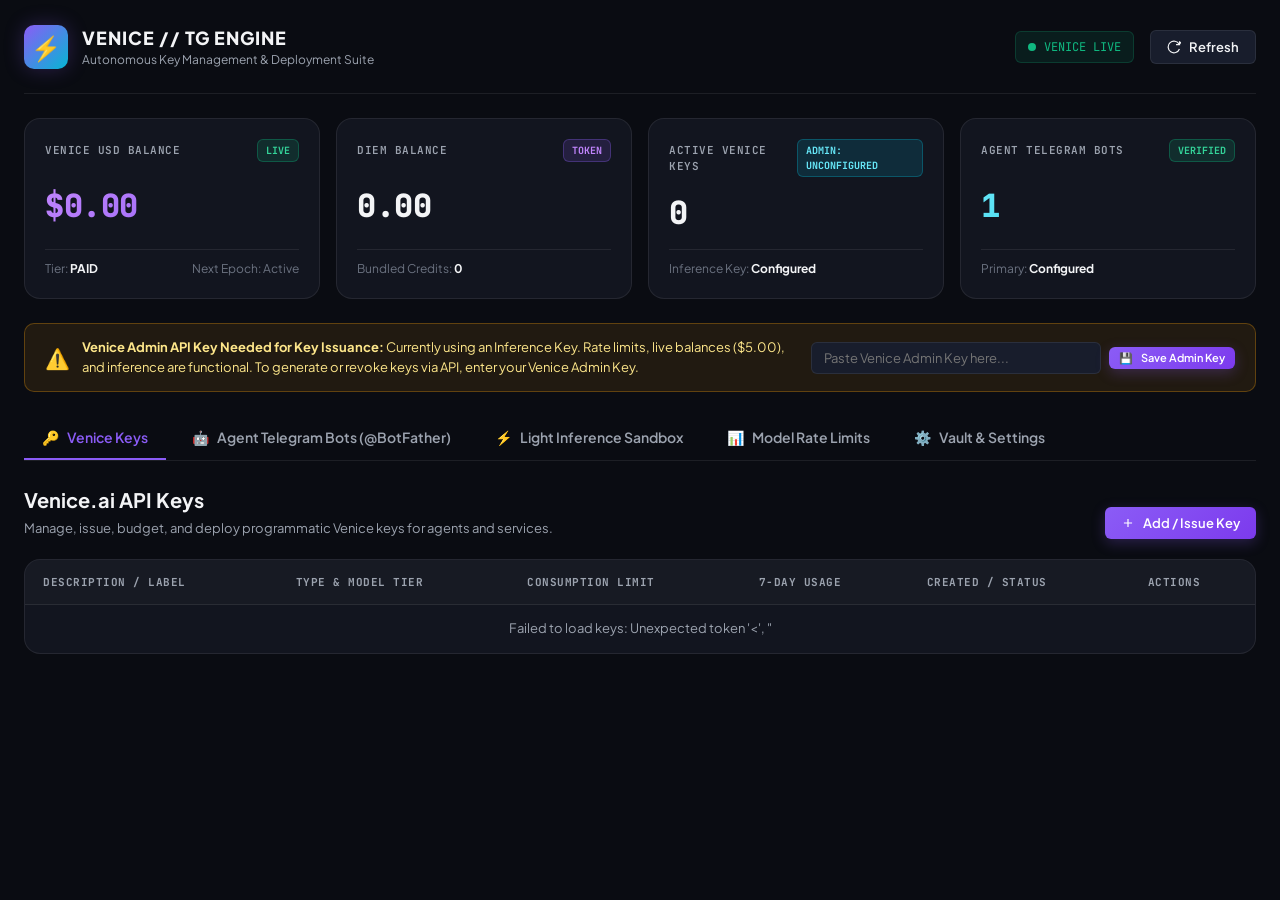
==== web/static/index.html @ f12d65b0 "feat: add model quality tier limits (xs to xl) and inference gating" ====
<!DOCTYPE html>
<html lang="en">
<head>
  <meta charset="UTF-8">
  <meta name="viewport" content="width=device-width, initial-scale=1.0">
  <title>VENICE & TELEGRAM // KEY MANAGEMENT ENGINE</title>
  <link rel="stylesheet" href="styles.css">
  <link rel="preconnect" href="https://fonts.googleapis.com">
  <link rel="preconnect" href="https://fonts.gstatic.com" crossorigin>
  <link href="https://fonts.googleapis.com/css2?family=JetBrains+Mono:wght@300;400;500;700&family=Plus+Jakarta+Sans:wght@400;600;700;800&display=swap" rel="stylesheet">
</head>
<body>
  <div class="app-container">
    <!-- Header -->
    <header class="top-nav">
      <div class="brand">
        <div class="brand-logo">⚡</div>
        <div class="brand-text">
          <div class="brand-title">VENICE // TG ENGINE</div>
          <div class="brand-subtitle">Autonomous Key Management & Deployment Suite</div>
        </div>
      </div>
      <div class="nav-controls">
        <div class="status-indicator">
          <span class="status-dot pulse"></span>
          <span id="api-status-text">VENICE LIVE</span>
        </div>
        <button class="btn btn-secondary" id="btn-refresh" title="Refresh Live Data">
          <svg width="14" height="14" viewBox="0 0 24 24" fill="none" stroke="currentColor" stroke-width="2"><path d="M21.5 2v6h-6M21.34 15.57a10 10 0 1 1-.57-8.38l5.67-5.67"/></svg>
          Refresh
        </button>
      </div>
    </header>

    <!-- Real-time Stats Grid -->
    <section class="stats-grid">
      <div class="stat-card">
        <div class="stat-header">
          <span class="stat-label">VENICE USD BALANCE</span>
          <span class="stat-badge badge-green">LIVE</span>
        </div>
        <div class="stat-value text-gradient-purple" id="val-usd-balance">$0.00</div>
        <div class="stat-footer">
          <span>Tier: <strong id="val-api-tier">PAID</strong></span>
          <span class="stat-sub" id="val-epoch-info">Next Epoch: Active</span>
        </div>
      </div>

      <div class="stat-card">
        <div class="stat-header">
          <span class="stat-label">DIEM BALANCE</span>
          <span class="stat-badge badge-purple">TOKEN</span>
        </div>
        <div class="stat-value" id="val-diem-balance">0.00</div>
        <div class="stat-footer">
          <span>Bundled Credits: <strong id="val-bundled-credits">0</strong></span>
        </div>
      </div>

      <div class="stat-card">
        <div class="stat-header">
          <span class="stat-label">ACTIVE VENICE KEYS</span>
          <span class="stat-badge badge-cyan" id="badge-admin-status">ADMIN: UNCONFIGURED</span>
        </div>
        <div class="stat-value" id="val-keys-count">0</div>
        <div class="stat-footer">
          <span>Inference Key: <strong id="val-inf-key-status">Configured</strong></span>
        </div>
      </div>

      <div class="stat-card">
        <div class="stat-header">
          <span class="stat-label">AGENT TELEGRAM BOTS</span>
          <span class="stat-badge badge-green">VERIFIED</span>
        </div>
        <div class="stat-value text-gradient-cyan" id="val-tg-bots-count">1</div>
        <div class="stat-footer">
          <span>Primary: <strong id="val-primary-bot">Configured</strong></span>
        </div>
      </div>
    </section>

    <!-- Admin Key Alert Banner (if Admin key is not set) -->
    <div id="admin-alert-banner" class="alert-banner">
      <div class="alert-content">
        <span class="alert-icon">⚠️</span>
        <div class="alert-text">
          <strong>Venice Admin API Key Needed for Key Issuance:</strong> Currently using an Inference Key. Rate limits, live balances ($5.00), and inference are functional. To generate or revoke keys via API, enter your Venice Admin Key.
        </div>
      </div>
      <div class="alert-action-group">
        <input type="password" id="banner-admin-key-input" class="input-field" placeholder="Paste Venice Admin Key here..." style="width: 290px; padding: 7px 12px; font-size: 13px;" autocomplete="off">
        <button class="btn btn-sm btn-primary" id="btn-save-banner-admin-key" style="white-space: nowrap;">
          <span>💾</span> Save Admin Key
        </button>
      </div>
    </div>

    <!-- Navigation Tabs -->
    <nav class="tab-bar">
      <button class="tab-btn active" data-tab="tab-venice-keys">
        <span class="tab-icon">🔑</span> Venice Keys
      </button>
      <button class="tab-btn" data-tab="tab-tg-bots">
        <span class="tab-icon">🤖</span> Agent Telegram Bots (@BotFather)
      </button>
      <button class="tab-btn" data-tab="tab-inference">
        <span class="tab-icon">⚡</span> Light Inference Sandbox
      </button>
      <button class="tab-btn" data-tab="tab-rate-limits">
        <span class="tab-icon">📊</span> Model Rate Limits
      </button>
      <button class="tab-btn" data-tab="tab-settings">
        <span class="tab-icon">⚙️</span> Vault & Settings
      </button>
    </nav>

    <!-- Tab 1: Venice Keys -->
    <main id="tab-venice-keys" class="tab-content active">
      <div class="panel-header">
        <div>
          <h2 class="panel-title">Venice.ai API Keys</h2>
          <p class="panel-desc">Manage, issue, budget, and deploy programmatic Venice keys for agents and services.</p>
        </div>
        <div class="panel-actions">
          <button class="btn btn-primary" id="btn-open-create-key" onclick="openModal('modal-create-key')">
            <svg width="14" height="14" viewBox="0 0 24 24" fill="none" stroke="currentColor" stroke-width="2"><path d="M12 5v14M5 12h14"/></svg>
            Add / Issue Key
          </button>
        </div>
      </div>

      <div class="table-container">
        <table class="data-table" id="table-venice-keys">
          <thead>
            <tr>
              <th>Description / Label</th>
              <th>Type & Model Tier</th>
              <th>Consumption Limit</th>
              <th>7-Day Usage</th>
              <th>Created / Status</th>
              <th>Actions</th>
            </tr>
          </thead>
          <tbody id="tbody-venice-keys">
            <tr><td colspan="6" class="text-center text-muted">Loading Venice keys...</td></tr>
          </tbody>
        </table>
      </div>
    </main>

    <!-- Tab 2: Agent Telegram Bots -->
    <main id="tab-tg-bots" class="tab-content">
      <div class="panel-header">
        <div>
          <h2 class="panel-title">Telegram Agent Keys & @BotFather</h2>
          <p class="panel-desc">Manage dedicated Telegram bot tokens for respective agents, automated with @BotFather.</p>
        </div>
        <div class="panel-actions">
          <button class="btn btn-secondary" id="btn-botfather-wizard">
            <svg width="14" height="14" viewBox="0 0 24 24" fill="none" stroke="currentColor" stroke-width="2"><circle cx="12" cy="12" r="10"/><path d="M9.09 9a3 3 0 0 1 5.83 1c0 2-3 3-3 3"/><line x1="12" y1="17" x2="12.01" y2="17"/></svg>
            @BotFather Wizard
          </button>
          <button class="btn btn-primary" id="btn-add-agent-bot">
            <svg width="14" height="14" viewBox="0 0 24 24" fill="none" stroke="currentColor" stroke-width="2"><path d="M12 5v14M5 12h14"/></svg>
            Register Agent Bot
          </button>
        </div>
      </div>

      <div class="table-container">
        <table class="data-table" id="table-tg-bots">
          <thead>
            <tr>
              <th>Agent Name</th>
              <th>Bot Username</th>
              <th>Display Name</th>
              <th>Status</th>
              <th>Assigned Config</th>
              <th>Actions</th>
            </tr>
          </thead>
          <tbody id="tbody-tg-bots">
            <tr><td colspan="6" class="text-center text-muted">Loading agent bots...</td></tr>
          </tbody>
        </table>
      </div>
    </main>

    <!-- Tab 3: Light Inference Sandbox -->
    <main id="tab-inference" class="tab-content">
      <div class="panel-header">
        <div>
          <h2 class="panel-title">Light Inference Sandbox</h2>
          <p class="panel-desc">Test model connectivity, latency, and token consumption directly against Venice models.</p>
        </div>
      </div>

      <div class="inference-layout">
        <div class="inference-form card">
          <div class="form-group">
            <label>Model</label>
            <select id="inf-model" class="input-field">
              <option value="deepseek-v4-flash">deepseek-v4-flash (Fast & Cost Efficient)</option>
              <option value="zai-org-glm-5-1">zai-org-glm-5-1</option>
              <option value="gemini-3-6-flash">gemini-3-6-flash</option>
              <option value="llama-3.3-70b">llama-3.3-70b</option>
            </select>
          </div>

          <div class="form-row">
            <div class="form-group">
              <label>Max Tokens: <span id="lbl-max-tokens">120</span></label>
              <input type="range" id="inf-max-tokens" min="20" max="1000" step="20" value="120" class="range-slider">
            </div>
            <div class="form-group">
              <label>Temperature: <span id="lbl-temp">0.7</span></label>
              <input type="range" id="inf-temp" min="0" max="1.5" step="0.1" value="0.7" class="range-slider">
            </div>
          </div>

          <div class="form-group">
            <label>Prompt</label>
            <textarea id="inf-prompt" class="input-field textarea-prompt" placeholder="Enter prompt to test...">Explain quantum computing in two sentences.</textarea>
          </div>

          <button class="btn btn-primary btn-block" id="btn-run-inference">
            <span id="inf-btn-text">⚡ Run Inference</span>
            <span id="inf-spinner" class="spinner hidden"></span>
          </button>
        </div>

        <div class="inference-output card">
          <div class="output-header">
            <span class="output-title">OUTPUT & METRICS</span>
            <div class="metrics-bar" id="inf-metrics">
              <span class="badge badge-purple" id="metric-latency">Latency: -- ms</span>
              <span class="badge badge-cyan" id="metric-tokens">Tokens: --</span>
              <span class="badge badge-green" id="metric-cost">Cost: --</span>
            </div>
          </div>
          <div class="output-box" id="inf-result">
            <span class="text-muted">Response will appear here...</span>
          </div>
          <div class="reasoning-box hidden" id="inf-reasoning">
            <div class="reasoning-title">Thinking / Reasoning:</div>
            <div id="inf-reasoning-content"></div>
          </div>
        </div>
      </div>
    </main>

    <!-- Tab 4: Model Rate Limits -->
    <main id="tab-rate-limits" class="tab-content">
      <div class="panel-header">
        <div>
          <h2 class="panel-title">Model Rate Limits & Capacities</h2>
          <p class="panel-desc">Real-time RPM and TPM limits reported by the Venice API for your account tier.</p>
        </div>
      </div>

      <div class="table-container">
        <table class="data-table" id="table-rate-limits">
          <thead>
            <tr>
              <th>Model ID</th>
              <th>Rate Limits</th>
            </tr>
          </thead>
          <tbody id="tbody-rate-limits">
            <tr><td colspan="2" class="text-center text-muted">Loading rate limits...</td></tr>
          </tbody>
        </table>
      </div>
    </main>

    <!-- Tab 5: Vault Settings -->
    <main id="tab-settings" class="tab-content">
      <div class="panel-header">
        <div>
          <h2 class="panel-title">Vault Credentials & Settings</h2>
          <p class="panel-desc">Configure your Venice Admin Key, Default Inference Key, and Telegram permissions.</p>
        </div>
      </div>

      <div class="settings-grid">
        <div class="card">
          <h3 class="card-title">Venice Master Keys</h3>
          <div class="form-group">
            <label>Master Admin Key <span class="text-muted">(Needed for issuing and revoking keys)</span></label>
            <input type="password" id="cfg-admin-key" class="input-field" placeholder="Enter Venice Admin Key...">
          </div>
          <div class="form-group">
            <label>Inference API Key <span class="text-muted">(Used for chat and balances)</span></label>
            <input type="password" id="cfg-inf-key" class="input-field" placeholder="Enter Venice Inference Key...">
          </div>
          <button class="btn btn-primary" id="btn-save-venice-keys">Save Venice Keys</button>
        </div>

        <div class="card">
          <h3 class="card-title">Telegram Settings</h3>
          <div class="form-group">
            <label>Authorized Chat ID</label>
            <input type="text" id="cfg-chat-id" class="input-field" placeholder="e.g. 123456789">
          </div>
          <div class="form-group">
            <label>Target Agent Config File</label>
            <input type="text" id="cfg-hermes-path" class="input-field" placeholder="e.g. config.yaml" readonly>
          </div>
          <button class="btn btn-secondary" id="btn-save-tg-settings">Update Settings</button>
        </div>
      </div>
    </main>
  </div>

  <!-- Modal: Add & Issue Venice Key -->
  <div class="modal-overlay" id="modal-create-key">
    <div class="modal card">
      <div class="modal-header">
        <h3 class="modal-title">🔑 Add & Issue Venice Key</h3>
        <button class="modal-close" onclick="closeModal('modal-create-key')">&times;</button>
      </div>
      <div class="modal-body">
        <!-- Sub-tabs for Import vs Remote Generate -->
        <div class="modal-tabs">
          <button class="modal-tab-btn active" id="tab-btn-import-key" type="button">
            <span>📥</span> Import Existing Key
          </button>
          <button class="modal-tab-btn" id="tab-btn-generate-key" type="button">
            <span>⚡</span> Generate Remotely
          </button>
        </div>

        <!-- Section 1: Import Existing Key -->
        <div id="section-import-key">
          <div class="form-group">
            <label>Venice API Key String <span class="text-danger">*</span></label>
            <input type="password" id="import-key-string" class="input-field" placeholder="Paste your Venice API key..." autocomplete="off">
            <span class="text-dim text-mono" style="font-size: 11px;">Supports both Inference and Admin keys from Venice.ai</span>
          </div>
          <div class="form-group">
            <label>Key Description / Label</label>
            <input type="text" id="import-key-desc" class="input-field" placeholder="e.g. Hermes Music Agent, Primary Node">
          </div>
          <div class="form-row">
            <div class="form-group">
              <label>Key Type</label>
              <select id="import-key-type" class="input-field">
                <option value="INFERENCE" selected>INFERENCE (Model Access)</option>
                <option value="ADMIN">ADMIN (Account Management)</option>
              </select>
            </div>
            <div class="form-group">
              <label>Model Quality Tier Limit</label>
              <select id="import-key-tier" class="input-field">
                <option value="xl" selected>XL - Flagship 405B+ & Enclave (Unrestricted)</option>
                <option value="l">L - Deep Reasoning (R1, 72B+)</option>
                <option value="m">M - Balanced Quality (70B, Coding)</option>
                <option value="s">S - Fast & Efficient (Flash, 8B-14B)</option>
                <option value="xs">XS - Ultra-Fast / Low Cost (1B-3B, Routing)</option>
              </select>
            </div>
          </div>
          <div class="form-group">
            <label>Tracking Limit (USD)</label>
            <input type="number" id="import-key-limit" class="input-field" placeholder="e.g. 5.0 (Optional)" step="0.5">
          </div>
          <div class="modal-footer" style="margin-top: 16px;">
            <button class="btn btn-secondary" onclick="closeModal('modal-create-key')" type="button">Cancel</button>
            <button class="btn btn-primary" id="btn-confirm-import-key" type="button">
              <span>✅</span> Verify & Save Key
            </button>
          </div>
        </div>

        <!-- Section 2: Generate Remotely (Admin API) -->
        <div id="section-generate-key" style="display: none;">
          <!-- Warning banner if no admin key -->
          <div id="modal-admin-required-banner" class="alert-banner" style="margin-bottom: 16px; display: none;">
            <div class="alert-content">
              <span class="alert-icon">⚠️</span>
              <div class="alert-text">
                <strong>Admin API Key Required</strong><br>
                Venice requires an ADMIN key to issue keys via API. Enter your Admin Key below or switch to "Import Existing Key".
              </div>
            </div>
          </div>

          <div class="form-group" id="group-modal-admin-key" style="display: none;">
            <label>Venice Admin Key</label>
            <input type="password" id="modal-admin-key-input" class="input-field" placeholder="Paste your Venice Admin Key here...">
          </div>

          <div class="form-group">
            <label>Key Description / Label</label>
            <input type="text" id="new-key-desc" class="input-field" placeholder="e.g. Worker-Audio-Agent">
          </div>
          <div class="form-row">
            <div class="form-group">
              <label>Key Type</label>
              <select id="new-key-type" class="input-field">
                <option value="INFERENCE" selected>INFERENCE</option>
                <option value="ADMIN">ADMIN</option>
              </select>
            </div>
            <div class="form-group">
              <label>Model Quality Tier Limit</label>
              <select id="new-key-tier" class="input-field">
                <option value="xl" selected>XL - Flagship 405B+ & Enclave (Unrestricted)</option>
                <option value="l">L - Deep Reasoning (R1, 72B+)</option>
                <option value="m">M - Balanced Quality (70B, Coding)</option>
                <option value="s">S - Fast & Efficient (Flash, 8B-14B)</option>
                <option value="xs">XS - Ultra-Fast / Low Cost (1B-3B, Routing)</option>
              </select>
            </div>
          </div>
          <div class="form-row">
            <div class="form-group">
              <label>Consumption Limit (USD)</label>
              <input type="number" id="new-key-limit" class="input-field" placeholder="e.g. 5.0 (Optional)" step="0.5">
            </div>
            <div class="form-group">
              <label>Limit Period</label>
              <select id="new-key-period" class="input-field">
                <option value="MONTH" selected>Monthly Reset</option>
                <option value="DAY">Daily Reset</option>
              </select>
            </div>
          </div>
          <div class="modal-footer" style="margin-top: 16px;">
            <button class="btn btn-secondary" onclick="closeModal('modal-create-key')" type="button">Cancel</button>
            <button class="btn btn-primary" id="btn-confirm-create-key" type="button">
              <span>⚡</span> Generate Key via Venice
            </button>
          </div>
        </div>
      </div>
    </div>
  </div>

  <!-- Modal: Register Agent Bot -->
  <div class="modal-overlay" id="modal-add-bot">
    <div class="modal card">
      <div class="modal-header">
        <h3 class="modal-title">Register Agent Telegram Bot</h3>
        <button class="modal-close" onclick="closeModal('modal-add-bot')">&times;</button>
      </div>
      <div class="modal-body">
        <div class="form-group">
          <label>Agent Name</label>
          <input type="text" id="new-bot-agent" class="input-field" placeholder="e.g. primary-agent, worker-node">
        </div>
        <div class="form-group">
          <label>Telegram Bot Token (from @BotFather)</label>
          <input type="text" id="new-bot-token" class="input-field" placeholder="e.g. 1234567890:ABC-DEF1234ghIkl-zyx57W2v1u123ew11">
        </div>
        <div class="form-group">
          <label>Target Configuration File</label>
          <input type="text" id="new-bot-config" class="input-field" placeholder="e.g. config.yaml">
        </div>
        <div class="form-group">
          <label>Notes / Purpose</label>
          <input type="text" id="new-bot-notes" class="input-field" placeholder="e.g. Dedicated agent communication bot">
        </div>
      </div>
      <div class="modal-footer">
        <button class="btn btn-secondary" onclick="closeModal('modal-add-bot')">Cancel</button>
        <button class="btn btn-primary" id="btn-confirm-add-bot">Verify & Register</button>
      </div>
    </div>
  </div>

  <!-- Modal: BotFather Wizard -->
  <div class="modal-overlay" id="modal-botfather-wizard">
    <div class="modal card modal-lg">
      <div class="modal-header">
        <h3 class="modal-title">🧙 @BotFather Creation Wizard</h3>
        <button class="modal-close" onclick="closeModal('modal-botfather-wizard')">&times;</button>
      </div>
      <div class="modal-body">
        <div class="wizard-step">
          <p>Follow these quick steps to generate a dedicated Telegram bot for your agent:</p>
          <ol class="wizard-list" id="wizard-steps-list">
            <li>1. Open <a href="https://t.me/BotFather" target="_blank" class="text-cyan">@BotFather</a> on Telegram.</li>
            <li>2. Send command: <code>/newbot</code></li>
            <li>3. Enter display name for your bot.</li>
            <li>4. Enter username ending in <code>_bot</code>.</li>
            <li>5. Copy the generated HTTP API token.</li>
          </ol>
        </div>
        <div class="form-group">
          <label>Quick Link</label>
          <a href="https://t.me/BotFather?start=newbot" target="_blank" class="btn btn-secondary btn-block">🚀 Open @BotFather in Telegram</a>
        </div>
        <hr class="divider">
        <div class="form-group">
          <label>Paste Generated Token Here</label>
          <input type="text" id="wizard-token-input" class="input-field" placeholder="Paste bot token here...">
        </div>
        <div class="form-group">
          <label>Assign to Agent</label>
          <input type="text" id="wizard-agent-name" class="input-field" placeholder="e.g. primary-agent">
        </div>
      </div>
      <div class="modal-footer">
        <button class="btn btn-secondary" onclick="closeModal('modal-botfather-wizard')">Close</button>
        <button class="btn btn-primary" id="btn-wizard-register">Validate & Save Bot</button>
      </div>
    </div>
  </div>

  <!-- Toast Notification Container -->
  <div class="toast-container" id="toast-container"></div>

  <script src="app.js"></script>
</body>
</html>
---- web/static/styles.css ----
:root {
  --bg-dark: #0a0c12;
  --bg-card: #12151f;
  --bg-card-hover: #171b28;
  --bg-input: #181d2c;
  --border-color: rgba(255, 255, 255, 0.08);
  --border-focus: #8b5cf6;
  
  --text-main: #f3f4f6;
  --text-muted: #9ca3af;
  --text-dim: #6b7280;

  --accent-purple: #8b5cf6;
  --accent-purple-glow: rgba(139, 92, 246, 0.25);
  --accent-cyan: #06b6d4;
  --accent-cyan-glow: rgba(6, 182, 212, 0.25);
  --accent-green: #10b981;
  --accent-red: #ef4444;

  --radius-sm: 6px;
  --radius-md: 10px;
  --radius-lg: 16px;
  --font-mono: 'JetBrains Mono', monospace;
  --font-sans: 'Plus Jakarta Sans', sans-serif;
}

* {
  box-sizing: border-box;
  margin: 0;
  padding: 0;
}

body {
  background-color: var(--bg-dark);
  color: var(--text-main);
  font-family: var(--font-sans);
  line-height: 1.5;
  -webkit-font-smoothing: antialiased;
  min-height: 100vh;
}

.app-container {
  max-width: 1300px;
  margin: 0 auto;
  padding: 24px;
}

/* Header */
.top-nav {
  display: flex;
  justify-content: space-between;
  align-items: center;
  padding-bottom: 24px;
  border-bottom: 1px solid var(--border-color);
  margin-bottom: 24px;
}

.brand {
  display: flex;
  align-items: center;
  gap: 14px;
}

.brand-logo {
  font-size: 24px;
  background: linear-gradient(135deg, var(--accent-purple), var(--accent-cyan));
  width: 44px;
  height: 44px;
  display: flex;
  align-items: center;
  justify-content: center;
  border-radius: var(--radius-md);
  box-shadow: 0 0 20px var(--accent-purple-glow);
}

.brand-title {
  font-size: 18px;
  font-weight: 800;
  letter-spacing: 1px;
}

.brand-subtitle {
  font-size: 12px;
  color: var(--text-muted);
}

.nav-controls {
  display: flex;
  align-items: center;
  gap: 16px;
}

.status-indicator {
  display: flex;
  align-items: center;
  gap: 8px;
  font-family: var(--font-mono);
  font-size: 12px;
  color: var(--accent-green);
  background: rgba(16, 185, 129, 0.1);
  padding: 6px 12px;
  border-radius: var(--radius-sm);
  border: 1px solid rgba(16, 185, 129, 0.2);
}

.status-dot {
  width: 8px;
  height: 8px;
  border-radius: 50%;
  background-color: var(--accent-green);
}

.status-dot.pulse {
  box-shadow: 0 0 0 0 rgba(16, 185, 129, 0.7);
  animation: pulse-dot 1.8s infinite;
}

@keyframes pulse-dot {
  0% { transform: scale(0.95); box-shadow: 0 0 0 0 rgba(16, 185, 129, 0.7); }
  70% { transform: scale(1); box-shadow: 0 0 0 6px rgba(16, 185, 129, 0); }
  100% { transform: scale(0.95); box-shadow: 0 0 0 0 rgba(16, 185, 129, 0); }
}

/* Stats Grid */
.stats-grid {
  display: grid;
  grid-template-columns: repeat(auto-fit, minmax(260px, 1fr));
  gap: 16px;
  margin-bottom: 24px;
}

.stat-card {
  background: var(--bg-card);
  border: 1px solid var(--border-color);
  border-radius: var(--radius-lg);
  padding: 20px;
  display: flex;
  flex-direction: column;
  justify-content: space-between;
  transition: transform 0.2s, border-color 0.2s;
}

.stat-card:hover {
  transform: translateY(-2px);
  border-color: rgba(255, 255, 255, 0.15);
}

.stat-header {
  display: flex;
  justify-content: space-between;
  align-items: center;
  margin-bottom: 12px;
}

.stat-label {
  font-size: 11px;
  font-family: var(--font-mono);
  font-weight: 600;
  letter-spacing: 0.5px;
  color: var(--text-muted);
}

.stat-value {
  font-size: 32px;
  font-weight: 800;
  font-family: var(--font-mono);
  letter-spacing: -0.5px;
  margin-bottom: 12px;
}

.text-gradient-purple {
  background: linear-gradient(135deg, #c084fc, #8b5cf6);
  -webkit-background-clip: text;
  -webkit-text-fill-color: transparent;
}

.text-gradient-cyan {
  background: linear-gradient(135deg, #67e8f9, #06b6d4);
  -webkit-background-clip: text;
  -webkit-text-fill-color: transparent;
}

.text-cyan {
  color: var(--accent-cyan);
  text-decoration: none;
}
.text-cyan:hover {
  text-decoration: underline;
}

.stat-footer {
  display: flex;
  justify-content: space-between;
  align-items: center;
  font-size: 12px;
  color: var(--text-dim);
  border-top: 1px solid var(--border-color);
  padding-top: 10px;
}

.stat-footer strong {
  color: var(--text-main);
}

/* Badges */
.stat-badge, .badge {
  font-size: 10px;
  font-weight: 700;
  font-family: var(--font-mono);
  padding: 3px 8px;
  border-radius: var(--radius-sm);
  text-transform: uppercase;
}

.badge-green { background: rgba(16, 185, 129, 0.15); color: #34d399; border: 1px solid rgba(16, 185, 129, 0.3); }
.badge-purple { background: rgba(139, 92, 246, 0.15); color: #c084fc; border: 1px solid rgba(139, 92, 246, 0.3); }
.badge-cyan { background: rgba(6, 182, 212, 0.15); color: #67e8f9; border: 1px solid rgba(6, 182, 212, 0.3); }
.badge-red { background: rgba(239, 68, 68, 0.15); color: #f87171; border: 1px solid rgba(239, 68, 68, 0.3); }
.badge-yellow { background: rgba(245, 158, 11, 0.15); color: #fbbf24; border: 1px solid rgba(245, 158, 11, 0.3); }
.badge-dim { background: rgba(148, 163, 184, 0.15); color: #94a3b8; border: 1px solid rgba(148, 163, 184, 0.3); }

/* Alert Banner */
.alert-banner {
  background: rgba(245, 158, 11, 0.1);
  border: 1px solid rgba(245, 158, 11, 0.3);
  border-radius: var(--radius-md);
  padding: 14px 20px;
  display: flex;
  justify-content: space-between;
  align-items: center;
  margin-bottom: 24px;
  gap: 16px;
  flex-wrap: wrap;
}

.alert-content {
  display: flex;
  align-items: center;
  gap: 12px;
  flex: 1;
  min-width: 320px;
}

.alert-action-group {
  display: flex;
  align-items: center;
  gap: 8px;
  flex-shrink: 0;
  flex-wrap: wrap;
}

.alert-icon { font-size: 20px; }
.alert-text { font-size: 13px; color: #fde68a; line-height: 1.5; }

/* Tabs */
.tab-bar {
  display: flex;
  gap: 8px;
  border-bottom: 1px solid var(--border-color);
  margin-bottom: 24px;
  overflow-x: auto;
}

.tab-btn {
  background: none;
  border: none;
  color: var(--text-muted);
  font-family: var(--font-sans);
  font-size: 14px;
  font-weight: 600;
  padding: 12px 18px;
  cursor: pointer;
  display: flex;
  align-items: center;
  gap: 8px;
  border-bottom: 2px solid transparent;
  transition: color 0.2s, border-color 0.2s;
}

.tab-btn:hover { color: var(--text-main); }
.tab-btn.active {
  color: var(--accent-purple);
  border-bottom-color: var(--accent-purple);
}

.tab-content { display: none; }
.tab-content.active { display: block; }

/* Panel Header */
.panel-header {
  display: flex;
  justify-content: space-between;
  align-items: flex-end;
  margin-bottom: 20px;
}

.panel-title { font-size: 20px; font-weight: 700; margin-bottom: 4px; }
.panel-desc { font-size: 13px; color: var(--text-muted); }

/* Tables */
.table-container {
  background: var(--bg-card);
  border: 1px solid var(--border-color);
  border-radius: var(--radius-lg);
  overflow-x: auto;
}

.data-table {
  width: 100%;
  border-collapse: collapse;
  font-size: 13px;
  text-align: left;
}

.data-table th {
  background: rgba(255, 255, 255, 0.02);
  color: var(--text-muted);
  font-family: var(--font-mono);
  font-size: 11px;
  text-transform: uppercase;
  letter-spacing: 0.5px;
  padding: 14px 18px;
  border-bottom: 1px solid var(--border-color);
}

.data-table td {
  padding: 14px 18px;
  border-bottom: 1px solid var(--border-color);
  vertical-align: middle;
}

.data-table tr:last-child td { border-bottom: none; }
.data-table tr:hover td { background: var(--bg-card-hover); }

/* Buttons */
.btn {
  font-family: var(--font-sans);
  font-size: 13px;
  font-weight: 600;
  padding: 8px 16px;
  border-radius: var(--radius-sm);
  cursor: pointer;
  display: inline-flex;
  align-items: center;
  gap: 8px;
  border: none;
  transition: background 0.2s, transform 0.1s, box-shadow 0.2s;
}

.btn:active { transform: scale(0.98); }

.btn-primary {
  background: linear-gradient(135deg, var(--accent-purple), #7c3aed);
  color: white;
  box-shadow: 0 4px 14px var(--accent-purple-glow);
}
.btn-primary:hover {
  background: linear-gradient(135deg, #9d71fa, var(--accent-purple));
  box-shadow: 0 6px 20px var(--accent-purple-glow);
}

.btn-secondary {
  background: var(--bg-input);
  color: var(--text-main);
  border: 1px solid var(--border-color);
}
.btn-secondary:hover {
  background: var(--bg-card-hover);
  border-color: rgba(255, 255, 255, 0.2);
}

.btn-danger {
  background: rgba(239, 68, 68, 0.15);
  color: #f87171;
  border: 1px solid rgba(239, 68, 68, 0.3);
}
.btn-danger:hover {
  background: var(--accent-red);
  color: white;
}

.btn-sm {
  padding: 4px 10px;
  font-size: 11px;
}

.btn-block { width: 100%; justify-content: center; }

/* Cards & Inputs */
.card {
  background: var(--bg-card);
  border: 1px solid var(--border-color);
  border-radius: var(--radius-lg);
  padding: 24px;
}

.card-title {
  font-size: 16px;
  font-weight: 700;
  margin-bottom: 16px;
  border-bottom: 1px solid var(--border-color);
  padding-bottom: 8px;
}

.form-group {
  margin-bottom: 16px;
}

.form-group label {
  display: block;
  font-size: 12px;
  font-weight: 600;
  color: var(--text-muted);
  margin-bottom: 6px;
}

.input-field {
  width: 100%;
  background: var(--bg-input);
  border: 1px solid var(--border-color);
  border-radius: var(--radius-sm);
  padding: 10px 14px;
  font-family: var(--font-sans);
  font-size: 13px;
  color: var(--text-main);
  outline: none;
  transition: border-color 0.2s, box-shadow 0.2s;
}

.input-field:focus {
  border-color: var(--border-focus);
  box-shadow: 0 0 0 2px var(--accent-purple-glow);
}

.range-slider {
  width: 100%;
  accent-color: var(--accent-purple);
}

.form-row {
  display: grid;
  grid-template-columns: 1fr 1fr;
  gap: 16px;
}

/* Inference Sandbox Layout */
.inference-layout {
  display: grid;
  grid-template-columns: 1fr 1.2fr;
  gap: 20px;
}

.textarea-prompt {
  height: 120px;
  resize: vertical;
}

.output-header {
  display: flex;
  justify-content: space-between;
  align-items: center;
  margin-bottom: 12px;
  border-bottom: 1px solid var(--border-color);
  padding-bottom: 10px;
}

.output-title {
  font-size: 11px;
  font-family: var(--font-mono);
  font-weight: 700;
  letter-spacing: 0.5px;
  color: var(--text-muted);
}

.metrics-bar {
  display: flex;
  gap: 6px;
}

.output-box {
  background: var(--bg-input);
  border: 1px solid var(--border-color);
  border-radius: var(--radius-sm);
  padding: 16px;
  min-height: 180px;
  font-family: var(--font-mono);
  font-size: 13px;
  line-height: 1.6;
  white-space: pre-wrap;
  word-break: break-word;
}

.reasoning-box {
  margin-top: 14px;
  background: rgba(139, 92, 246, 0.05);
  border: 1px solid rgba(139, 92, 246, 0.2);
  border-radius: var(--radius-sm);
  padding: 12px;
  font-size: 12px;
  color: #c4b5fd;
}

.reasoning-title {
  font-weight: 700;
  font-size: 11px;
  margin-bottom: 6px;
  text-transform: uppercase;
}

/* Settings Grid */
.settings-grid {
  display: grid;
  grid-template-columns: 1fr 1fr;
  gap: 20px;
}

/* Modals */
.modal-overlay {
  position: fixed;
  top: 0; left: 0; right: 0; bottom: 0;
  background: rgba(0, 0, 0, 0.7);
  backdrop-filter: blur(4px);
  display: none;
  align-items: center;
  justify-content: center;
  z-index: 1000;
}

.modal-overlay.active { display: flex; }

.modal {
  width: 90%;
  max-width: 480px;
  max-height: 90vh;
  overflow-y: auto;
  box-shadow: 0 20px 40px rgba(0, 0, 0, 0.6);
  border-color: rgba(255, 255, 255, 0.15);
}

.modal-lg { max-width: 600px; }

.modal-header {
  display: flex;
  justify-content: space-between;
  align-items: center;
  margin-bottom: 20px;
}

.modal-tabs {
  display: flex;
  background: var(--bg-input);
  border-radius: var(--radius-sm);
  padding: 4px;
  margin-bottom: 20px;
  gap: 4px;
  border: 1px solid var(--border-color);
}

.modal-tab-btn {
  flex: 1;
  padding: 8px 12px;
  border-radius: var(--radius-sm);
  background: transparent;
  border: none;
  color: var(--text-muted);
  font-family: var(--font-sans);
  font-size: 13px;
  font-weight: 600;
  cursor: pointer;
  transition: all 0.2s ease;
  display: flex;
  align-items: center;
  justify-content: center;
  gap: 6px;
}

.modal-tab-btn:hover {
  color: var(--text-main);
}

.modal-tab-btn.active {
  background: var(--accent-purple);
  color: #fff;
  box-shadow: 0 2px 8px var(--accent-purple-glow);
}

.text-danger {
  color: var(--accent-red);
}

.modal-title { font-size: 18px; font-weight: 700; }

.modal-close {
  background: none;
  border: none;
  color: var(--text-muted);
  font-size: 24px;
  cursor: pointer;
}

.modal-footer {
  display: flex;
  justify-content: flex-end;
  gap: 12px;
  margin-top: 24px;
}

.wizard-list {
  padding-left: 20px;
  font-size: 13px;
  color: var(--text-muted);
  margin-bottom: 16px;
  line-height: 1.8;
}

.wizard-list code {
  background: var(--bg-input);
  color: var(--accent-cyan);
  padding: 2px 6px;
  border-radius: var(--radius-sm);
  font-family: var(--font-mono);
}

.divider {
  border: none;
  border-top: 1px solid var(--border-color);
  margin: 16px 0;
}

/* Toast Notifications */
.toast-container {
  position: fixed;
  bottom: 24px;
  right: 24px;
  display: flex;
  flex-direction: column;
  gap: 10px;
  z-index: 2000;
}

.toast {
  background: var(--bg-card);
  border: 1px solid var(--border-color);
  border-radius: var(--radius-md);
  padding: 12px 18px;
  font-size: 13px;
  box-shadow: 0 10px 25px rgba(0, 0, 0, 0.5);
  display: flex;
  align-items: center;
  gap: 10px;
  animation: slide-in 0.25s ease-out;
}

.toast.success { border-left: 4px solid var(--accent-green); }
.toast.error { border-left: 4px solid var(--accent-red); }

@keyframes slide-in {
  from { transform: translateX(100%); opacity: 0; }
  to { transform: translateX(0); opacity: 1; }
}

/* Utilities */
.hidden { display: none !important; }
.text-center { text-align: center; }
.text-muted { color: var(--text-muted); }
.text-mono { font-family: var(--font-mono); }
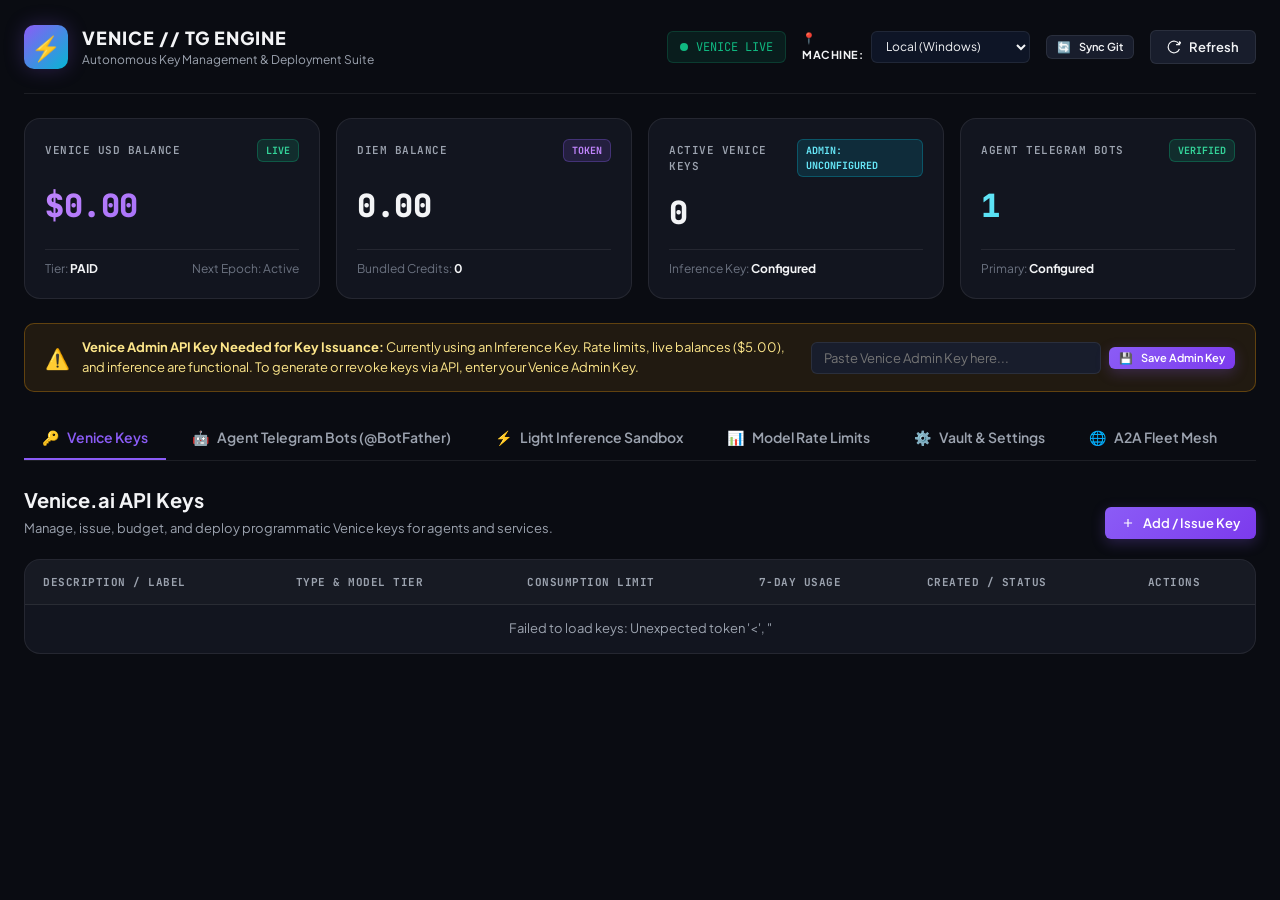
==== commit 53719127: "feat: multi-node fleet mesh federation, git synchronization, and remote machine control" ====
--- a/web/static/index.html
+++ b/web/static/index.html
@@ -25,6 +25,16 @@
           <span class="status-dot pulse"></span>
           <span id="api-status-text">VENICE LIVE</span>
         </div>
+        <div class="node-switcher-group" style="display: flex; align-items: center; gap: 8px;">
+          <span class="text-dim" style="font-size: 11px; font-weight: 700; letter-spacing: 0.5px;">📍 MACHINE:</span>
+          <select id="select-active-node" class="input-field" style="padding: 4px 10px; font-size: 12px; height: 32px; min-width: 140px; background: rgba(15, 23, 42, 0.9);">
+            <option value="local" selected>Local (Windows)</option>
+            <option value="mcmini">mcmini (Tailscale)</option>
+          </select>
+        </div>
+        <button class="btn btn-secondary btn-sm" id="btn-sync-code" title="Pull Latest Code from GitHub">
+          <span>🔄</span> Sync Git
+        </button>
         <button class="btn btn-secondary" id="btn-refresh" title="Refresh Live Data">
           <svg width="14" height="14" viewBox="0 0 24 24" fill="none" stroke="currentColor" stroke-width="2"><path d="M21.5 2v6h-6M21.34 15.57a10 10 0 1 1-.57-8.38l5.67-5.67"/></svg>
           Refresh
@@ -113,6 +123,9 @@
       <button class="tab-btn" data-tab="tab-settings">
         <span class="tab-icon">⚙️</span> Vault & Settings
       </button>
+      <button class="tab-btn" data-tab="tab-fleet">
+        <span class="tab-icon">🌐</span> A2A Fleet Mesh
+      </button>
     </nav>
 
     <!-- Tab 1: Venice Keys -->
@@ -311,6 +324,42 @@
         </div>
       </div>
     </main>
+
+    <!-- Tab 6: A2A Fleet Mesh -->
+    <main id="tab-fleet" class="tab-content">
+      <div class="panel-header">
+        <div>
+          <h2 class="panel-title">A2A Fleet Mesh & Connected Machines</h2>
+          <p class="panel-desc">Federated key control and Git sync across Tailscale machines (Local Windows, mcmini, Linux nodes).</p>
+        </div>
+        <div class="panel-actions">
+          <button class="btn btn-secondary" id="btn-fleet-sync-all">
+            <span>🔄</span> Sync All Nodes
+          </button>
+          <button class="btn btn-primary" id="btn-add-fleet-node">
+            <span>➕</span> Pair New Machine
+          </button>
+        </div>
+      </div>
+
+      <div class="table-container">
+        <table class="data-table" id="table-fleet-nodes">
+          <thead>
+            <tr>
+              <th>Machine Name</th>
+              <th>Endpoint / Address</th>
+              <th>Status</th>
+              <th>Latency</th>
+              <th>Git Version</th>
+              <th>Actions</th>
+            </tr>
+          </thead>
+          <tbody id="tbody-fleet-nodes">
+            <tr><td colspan="6" class="text-center text-muted">Scanning fleet nodes...</td></tr>
+          </tbody>
+        </table>
+      </div>
+    </main>
   </div>
 
   <!-- Modal: Add & Issue Venice Key -->
@@ -509,6 +558,37 @@
     </div>
   </div>
 
+  <!-- Modal: Pair New Fleet Machine -->
+  <div class="modal-overlay" id="modal-add-node">
+    <div class="modal card">
+      <div class="modal-header">
+        <h3 class="modal-title">🌐 Pair New Fleet Machine</h3>
+        <button class="modal-close" onclick="closeModal('modal-add-node')">&times;</button>
+      </div>
+      <div class="modal-body">
+        <div class="form-group">
+          <label>Machine Identifier / Name <span class="text-danger">*</span></label>
+          <input type="text" id="new-node-name" class="input-field" placeholder="e.g. mcmini, worker-node-2">
+        </div>
+        <div class="form-group">
+          <label>Base URL / Address <span class="text-danger">*</span></label>
+          <input type="text" id="new-node-url" class="input-field" placeholder="e.g. http://100.118.227.19:8844">
+          <span class="text-dim text-mono" style="font-size: 11px;">Tailscale IP or MagicDNS hostname running Venice Key Manager</span>
+        </div>
+        <div class="form-group">
+          <label>Display Label</label>
+          <input type="text" id="new-node-label" class="input-field" placeholder="e.g. McMini (macOS)">
+        </div>
+        <div class="modal-footer" style="margin-top: 16px;">
+          <button class="btn btn-secondary" onclick="closeModal('modal-add-node')" type="button">Cancel</button>
+          <button class="btn btn-primary" id="btn-confirm-add-node" type="button">
+            <span>🌐</span> Save & Pair Node
+          </button>
+        </div>
+      </div>
+    </div>
+  </div>
+
   <!-- Toast Notification Container -->
   <div class="toast-container" id="toast-container"></div>
 
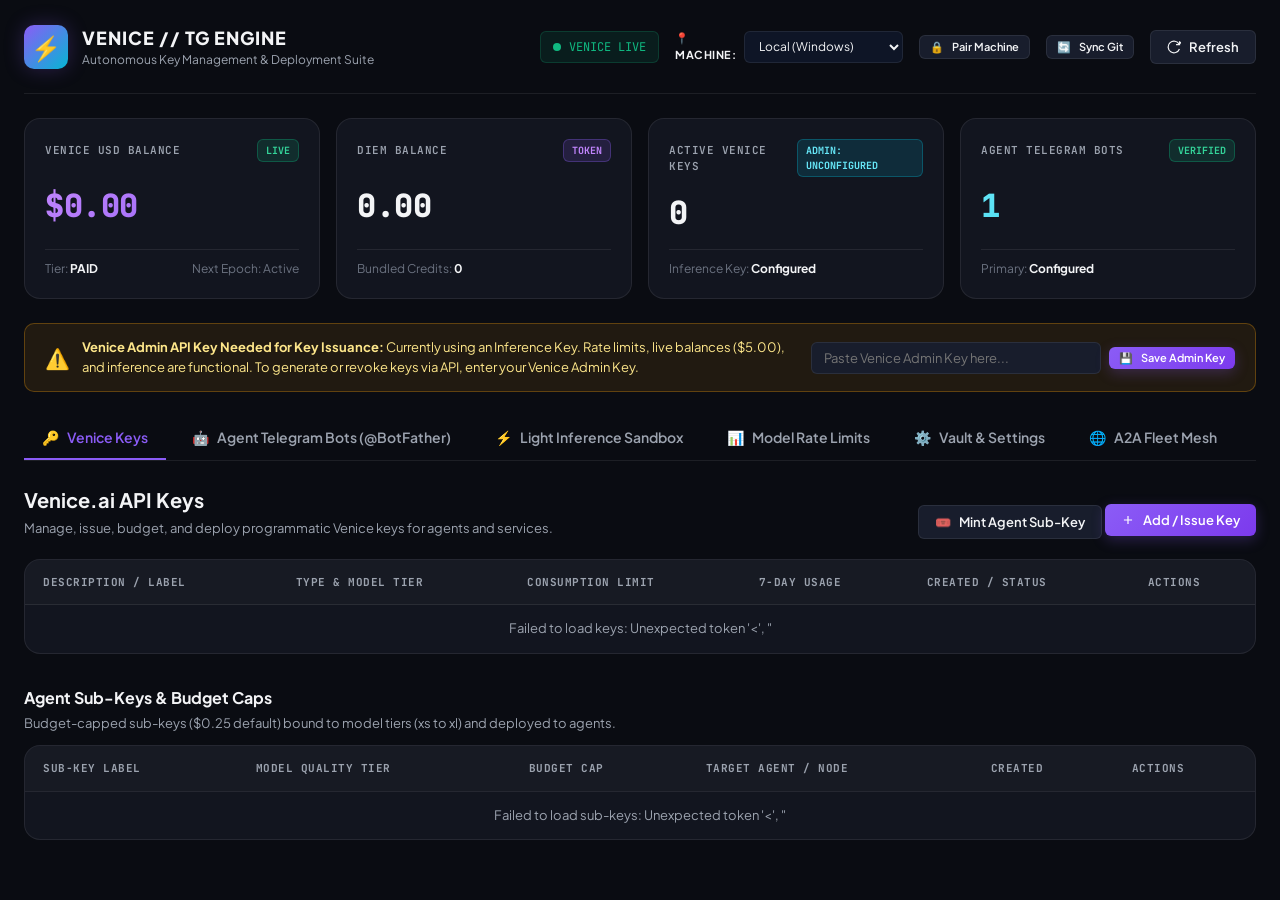
==== commit aeed0ae2: "feat: add dual-mode pairing security, guest key validator, and agent sub-keys" ====
--- a/web/static/index.html
+++ b/web/static/index.html
@@ -32,6 +32,9 @@
             <option value="mcmini">mcmini (Tailscale)</option>
           </select>
         </div>
+        <button class="btn btn-secondary btn-sm" id="btn-toggle-pair" title="Pair machine with secure code">
+          <span id="icon-pair-status">🔒</span> <span id="lbl-pairing-status">Pair Machine</span>
+        </button>
         <button class="btn btn-secondary btn-sm" id="btn-sync-code" title="Pull Latest Code from GitHub">
           <span>🔄</span> Sync Git
         </button>
@@ -41,6 +44,39 @@
         </button>
       </div>
     </header>
+
+    <!-- Guest Mode / Public Key Validator Gate -->
+    <section id="guest-gate-card" class="card" style="margin-bottom: 24px; border: 1px solid var(--accent-purple); background: linear-gradient(180deg, rgba(18, 21, 31, 0.98), rgba(10, 12, 18, 0.99)); display: none;">
+      <div style="display: flex; justify-content: space-between; align-items: flex-start; margin-bottom: 16px; flex-wrap: wrap; gap: 12px;">
+        <div>
+          <div style="display: flex; align-items: center; gap: 8px;">
+            <span style="font-size: 20px;">🔒</span>
+            <h2 style="font-size: 18px; font-weight: 700; color: var(--text-main);">Protected Node Gate</h2>
+            <span class="badge badge-purple" id="gate-domain-badge">PUBLIC ACCESS</span>
+          </div>
+          <p style="font-size: 13px; color: var(--text-muted); margin-top: 4px;">
+            This node is in Protected Mode. Unpaired visitors can ingest & validate Venice API keys below. Node administrators must enter the secure pairing code to unlock full fleet management and agent deployment.
+          </p>
+        </div>
+        <button class="btn btn-primary btn-sm" id="btn-open-pair-modal">
+          <span>🔑</span> Enter Pairing Code
+        </button>
+      </div>
+
+      <!-- Guest Key Ingestion & Balance Sandbox -->
+      <div style="background: var(--bg-input); border-radius: var(--radius-md); padding: 16px; border: 1px solid var(--border-color);">
+        <label style="font-size: 12px; font-weight: 600; text-transform: uppercase; color: var(--text-muted); letter-spacing: 0.5px; display: block; margin-bottom: 8px;">
+          ⚡ Ingest & Validate Venice API Key
+        </label>
+        <div style="display: flex; gap: 10px; flex-wrap: wrap;">
+          <input type="password" id="input-guest-key" class="input-field" placeholder="Paste your Venice API key to test live status and balances..." style="flex: 1; min-width: 280px;" autocomplete="off">
+          <button class="btn btn-primary" id="btn-guest-validate-key">
+            <span>⚡</span> Test & Validate Key
+          </button>
+        </div>
+        <div id="guest-validate-result" style="margin-top: 14px; display: none;"></div>
+      </div>
+    </section>
 
     <!-- Real-time Stats Grid -->
     <section class="stats-grid">
@@ -136,6 +172,9 @@
           <p class="panel-desc">Manage, issue, budget, and deploy programmatic Venice keys for agents and services.</p>
         </div>
         <div class="panel-actions">
+          <button class="btn btn-secondary" id="btn-open-create-subkey" onclick="openModal('modal-create-subkey')">
+            <span>🎟️</span> Mint Agent Sub-Key
+          </button>
           <button class="btn btn-primary" id="btn-open-create-key" onclick="openModal('modal-create-key')">
             <svg width="14" height="14" viewBox="0 0 24 24" fill="none" stroke="currentColor" stroke-width="2"><path d="M12 5v14M5 12h14"/></svg>
             Add / Issue Key
@@ -160,6 +199,32 @@
           </tbody>
         </table>
       </div>
+
+      <div style="margin-top: 32px;">
+        <div class="panel-header" style="margin-bottom: 12px;">
+          <div>
+            <h3 class="panel-title" style="font-size: 16px;">Agent Sub-Keys & Budget Caps</h3>
+            <p class="panel-desc">Budget-capped sub-keys ($0.25 default) bound to model tiers (xs to xl) and deployed to agents.</p>
+          </div>
+        </div>
+        <div class="table-container">
+          <table class="data-table" id="table-subkeys">
+            <thead>
+              <tr>
+                <th>Sub-Key Label</th>
+                <th>Model Quality Tier</th>
+                <th>Budget Cap</th>
+                <th>Target Agent / Node</th>
+                <th>Created</th>
+                <th>Actions</th>
+              </tr>
+            </thead>
+            <tbody id="tbody-subkeys">
+              <tr><td colspan="6" class="text-center text-muted">No sub-keys created yet.</td></tr>
+            </tbody>
+          </table>
+        </div>
+      </div>
     </main>
 
     <!-- Tab 2: Agent Telegram Bots -->
@@ -589,6 +654,96 @@
     </div>
   </div>
 
+  <!-- Modal: Enter Pairing Code -->
+  <div class="modal-overlay" id="modal-pair-code">
+    <div class="modal card">
+      <div class="modal-header">
+        <h3 class="modal-title">🔒 Unlock Machine Management</h3>
+        <button class="modal-close" onclick="closeModal('modal-pair-code')">&times;</button>
+      </div>
+      <div class="modal-body">
+        <p style="font-size: 13px; color: var(--text-muted); margin-bottom: 16px;">
+          Enter the secure pairing code for this machine to unlock the vault, key generation, Telegram bot management, and agent deployment.
+        </p>
+        <div class="form-group">
+          <label>Pairing Code</label>
+          <input type="password" id="input-pair-code" class="input-field" placeholder="Enter pairing code (e.g. VK-XXXXXXXX)..." autocomplete="off">
+        </div>
+        <div id="pair-code-error" class="text-danger" style="font-size: 12px; margin-top: 8px; display: none;"></div>
+      </div>
+      <div class="modal-footer">
+        <button class="btn btn-secondary" onclick="closeModal('modal-pair-code')" type="button">Cancel</button>
+        <button class="btn btn-primary" id="btn-submit-pair-code" type="button">
+          <span>🔓</span> Authenticate & Unlock
+        </button>
+      </div>
+    </div>
+  </div>
+
+  <!-- Modal: Mint Agent Sub-Key -->
+  <div class="modal-overlay" id="modal-create-subkey">
+    <div class="modal card">
+      <div class="modal-header">
+        <h3 class="modal-title">🎟️ Mint Agent Sub-Key</h3>
+        <button class="modal-close" onclick="closeModal('modal-create-subkey')">&times;</button>
+      </div>
+      <div class="modal-body">
+        <div class="form-group">
+          <label>Sub-Key Label <span class="text-danger">*</span></label>
+          <input type="text" id="subkey-label" class="input-field" placeholder="e.g. Hermes Music Daily Inference">
+        </div>
+        <div class="form-row">
+          <div class="form-group">
+            <label>Model Quality Tier</label>
+            <select id="subkey-quality-tier" class="input-field">
+              <option value="xs">XS (Nano / Ultra-light)</option>
+              <option value="s" selected>S (Flash / Fast - Default)</option>
+              <option value="m">M (Balanced / Mid)</option>
+              <option value="l">L (Large / High Capacity)</option>
+              <option value="xl">XL (Maximum Quality / Frontier)</option>
+            </select>
+          </div>
+          <div class="form-group">
+            <label>Budget Limit (USD)</label>
+            <input type="number" id="subkey-budget" class="input-field" value="0.25" step="0.05" min="0.05">
+          </div>
+        </div>
+        <div class="form-row">
+          <div class="form-group">
+            <label>Reset Period</label>
+            <select id="subkey-period" class="input-field">
+              <option value="DAY" selected>Daily Reset</option>
+              <option value="MONTH">Monthly Reset</option>
+            </select>
+          </div>
+          <div class="form-group">
+            <label>Auto-Deploy to Agent</label>
+            <select id="subkey-target-agent" class="input-field">
+              <option value="" selected>None (Generate Only)</option>
+              <option value="hermes-music">hermes-music (D:\hermes-music\data\config.yaml)</option>
+              <option value="a2a-node">a2a-node</option>
+              <option value="dawagent">dawagent</option>
+              <option value="worker-audio">worker-audio</option>
+            </select>
+          </div>
+        </div>
+        <div class="form-group">
+          <label>Target Mesh Node</label>
+          <select id="subkey-target-node" class="input-field">
+            <option value="local" selected>Local Node</option>
+            <option value="mcmini">mcmini (Tailscale)</option>
+          </select>
+        </div>
+      </div>
+      <div class="modal-footer">
+        <button class="btn btn-secondary" onclick="closeModal('modal-create-subkey')" type="button">Cancel</button>
+        <button class="btn btn-primary" id="btn-confirm-create-subkey" type="button">
+          <span>⚡</span> Mint & Deploy Sub-Key
+        </button>
+      </div>
+    </div>
+  </div>
+
   <!-- Toast Notification Container -->
   <div class="toast-container" id="toast-container"></div>
 
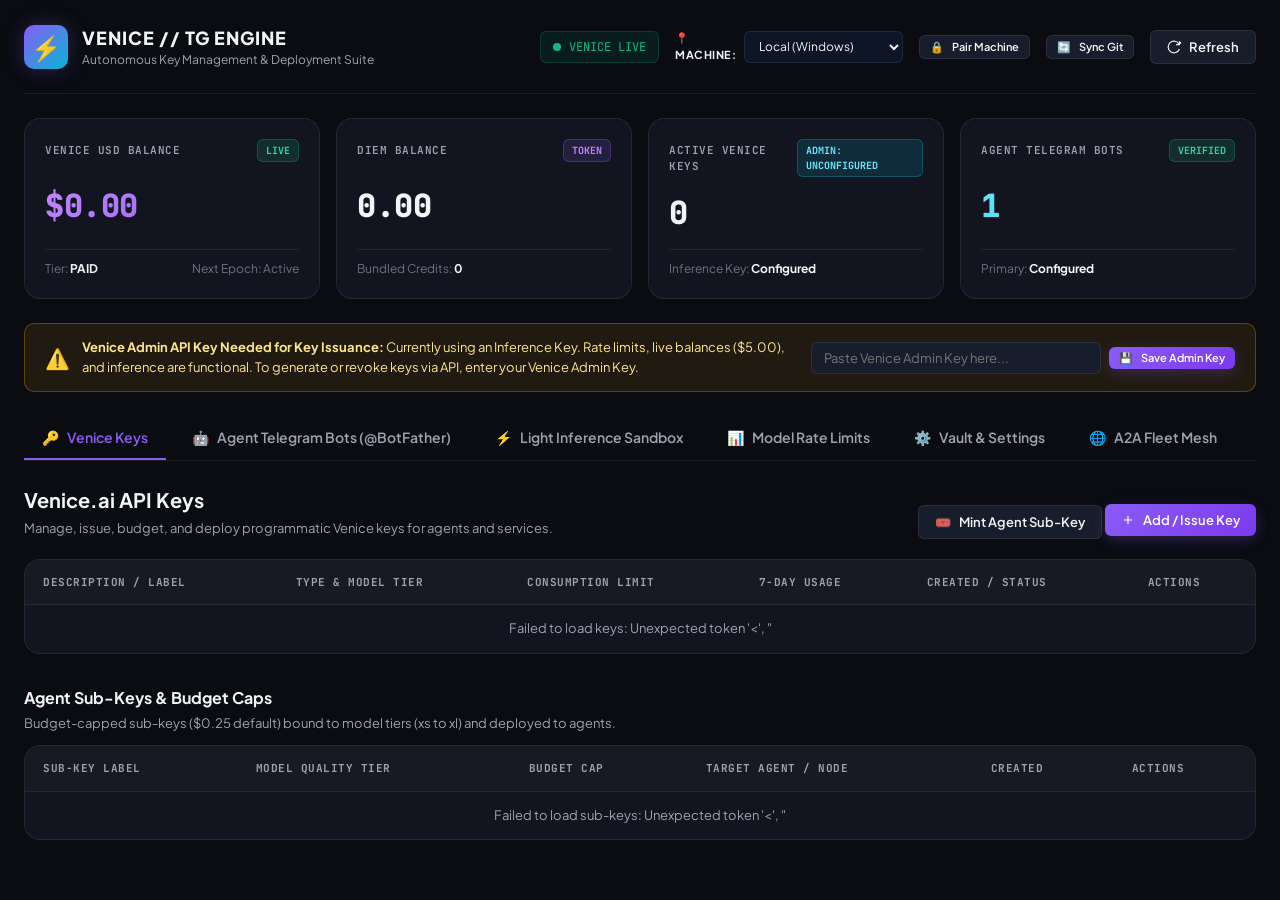
==== commit 6a318f28: "feat(vault): add multi-store atomic persistence, secure backup snapshots, and crash-resilient auto-r" ====
--- a/web/static/index.html
+++ b/web/static/index.html
@@ -387,6 +387,46 @@
           </div>
           <button class="btn btn-secondary" id="btn-save-tg-settings">Update Settings</button>
         </div>
+
+        <!-- Card 3: Vault Backup & Disaster Recovery -->
+        <div class="card" style="grid-column: 1 / -1; margin-top: 10px; border: 1px solid var(--accent-purple);">
+          <div style="display: flex; justify-content: space-between; align-items: center; flex-wrap: wrap; gap: 12px; margin-bottom: 14px;">
+            <div>
+              <h3 class="card-title" style="margin-bottom: 4px;">🛡️ Multi-Store Vault Backup & Disaster Recovery</h3>
+              <p class="text-muted" style="font-size: 13px; margin: 0;">Automated multi-tier persistence protecting Venice & Telegram keys across computer restarts, power outages, and OS updates.</p>
+            </div>
+            <div style="display: flex; gap: 8px; flex-wrap: wrap;">
+              <button class="btn btn-primary btn-sm" id="btn-create-backup">
+                <span>💾</span> Create Instant Backup
+              </button>
+              <button class="btn btn-secondary btn-sm" id="btn-auto-recall-vault">
+                <span>🔄</span> Auto-Recall & Recover Keys
+              </button>
+              <button class="btn btn-secondary btn-sm" id="btn-view-backups">
+                <span>📋</span> View Snapshots (<span id="val-backup-count">--</span>)
+              </button>
+            </div>
+          </div>
+
+          <div style="display: grid; grid-template-columns: repeat(auto-fit, minmax(200px, 1fr)); gap: 12px; background: var(--bg-input); padding: 14px; border-radius: var(--radius-md); border: 1px solid var(--border-color);">
+            <div>
+              <div class="text-dim" style="font-size: 11px; font-weight: 700; text-transform: uppercase;">Primary Vault Store</div>
+              <div id="stat-primary-vault" style="font-weight: 600; margin-top: 4px; font-size: 13px;">Checking...</div>
+            </div>
+            <div>
+              <div class="text-dim" style="font-size: 11px; font-weight: 700; text-transform: uppercase;">Local Backup Mirror</div>
+              <div id="stat-backup-mirror" style="font-weight: 600; margin-top: 4px; font-size: 13px;">Checking...</div>
+            </div>
+            <div>
+              <div class="text-dim" style="font-size: 11px; font-weight: 700; text-transform: uppercase;">User Profile Mirror</div>
+              <div id="stat-profile-mirror" style="font-weight: 600; margin-top: 4px; font-size: 13px;">Checking...</div>
+            </div>
+            <div>
+              <div class="text-dim" style="font-size: 11px; font-weight: 700; text-transform: uppercase;">Last Synchronized Snapshot</div>
+              <div id="stat-last-backup" style="font-weight: 600; margin-top: 4px; font-size: 13px;">--</div>
+            </div>
+          </div>
+        </div>
       </div>
     </main>
 
@@ -744,6 +784,44 @@
     </div>
   </div>
 
+  <!-- Modal: Vault Backups History -->
+  <div class="modal-overlay" id="modal-vault-backups">
+    <div class="modal card" style="max-width: 820px; width: 95%;">
+      <div class="modal-header">
+        <h3 class="modal-title">📋 Vault Backup Snapshots & Disaster Recovery</h3>
+        <button class="modal-close" onclick="closeModal('modal-vault-backups')">&times;</button>
+      </div>
+      <div class="modal-body">
+        <p class="text-muted" style="font-size: 13px; margin-bottom: 14px;">
+          All rolling snapshots and multi-tier persistent mirrors stored on this machine:
+        </p>
+        <div class="table-container" style="max-height: 380px; overflow-y: auto;">
+          <table class="data-table">
+            <thead>
+              <tr>
+                <th>Snapshot / Mirror</th>
+                <th>Type</th>
+                <th>Size</th>
+                <th>Keys / Subkeys</th>
+                <th>Modified</th>
+                <th>Action</th>
+              </tr>
+            </thead>
+            <tbody id="tbody-vault-backups">
+              <tr><td colspan="6" class="text-center text-muted">Loading snapshots...</td></tr>
+            </tbody>
+          </table>
+        </div>
+      </div>
+      <div class="modal-footer" style="display: flex; justify-content: space-between; align-items: center;">
+        <button class="btn btn-secondary btn-sm" id="btn-modal-auto-recall">
+          <span>🔄</span> Deep Auto-Recall
+        </button>
+        <button class="btn btn-primary btn-sm" onclick="closeModal('modal-vault-backups')">Close</button>
+      </div>
+    </div>
+  </div>
+
   <!-- Toast Notification Container -->
   <div class="toast-container" id="toast-container"></div>
 
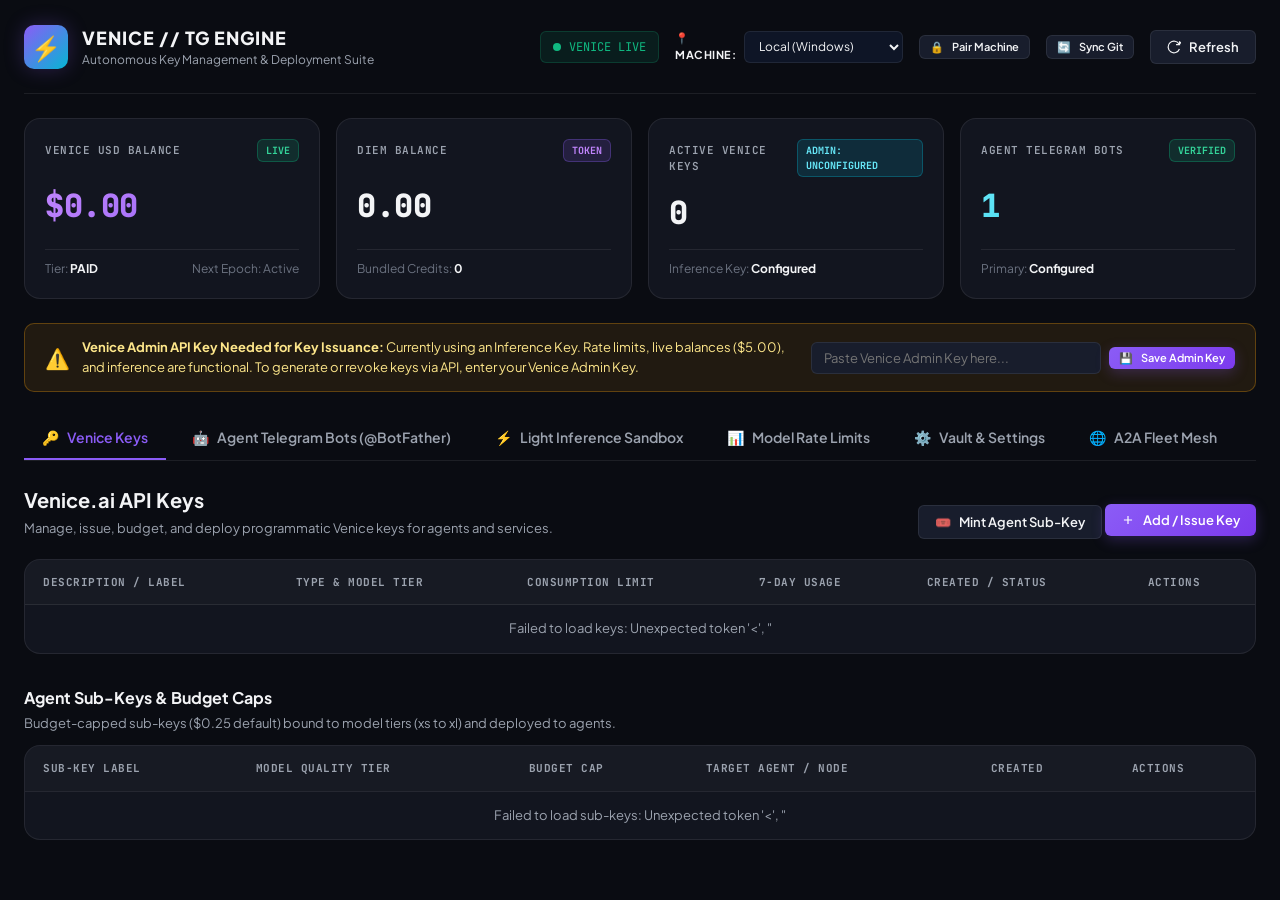
==== commit e2616893: "feat(supervisor): add 24/7 cross-platform auto-restart, crash watchdog, and OS boot daemons" ====
--- a/web/static/index.html
+++ b/web/static/index.html
@@ -427,6 +427,43 @@
             </div>
           </div>
         </div>
+
+        <!-- Card 4: Service Supervisor & Auto-Restart Watchdog -->
+        <div class="card" style="grid-column: 1 / -1; margin-top: 10px; border: 1px solid var(--accent-cyan);">
+          <div style="display: flex; justify-content: space-between; align-items: center; flex-wrap: wrap; gap: 12px; margin-bottom: 14px;">
+            <div>
+              <h3 class="card-title" style="margin-bottom: 4px;">🚀 Process Supervisor & 24/7 Auto-Restart Watchdog</h3>
+              <p class="text-muted" style="font-size: 13px; margin: 0;">Monitors Venice Key Manager continuously and auto-relaunches on reboot, crash, or exception across Windows, macOS, and Linux.</p>
+            </div>
+            <div style="display: flex; gap: 8px; flex-wrap: wrap;">
+              <button class="btn btn-secondary btn-sm" id="btn-service-install">
+                <span>🔧</span> Re-install Boot Service
+              </button>
+              <button class="btn btn-primary btn-sm" id="btn-service-restart">
+                <span>🔄</span> Recycle / Restart Service
+              </button>
+            </div>
+          </div>
+
+          <div style="display: grid; grid-template-columns: repeat(auto-fit, minmax(180px, 1fr)); gap: 12px; background: var(--bg-input); padding: 14px; border-radius: var(--radius-md); border: 1px solid var(--border-color);">
+            <div>
+              <div class="text-dim" style="font-size: 11px; font-weight: 700; text-transform: uppercase;">Watchdog Status</div>
+              <div id="stat-service-watchdog" style="font-weight: 600; margin-top: 4px; font-size: 13px;">Checking...</div>
+            </div>
+            <div>
+              <div class="text-dim" style="font-size: 11px; font-weight: 700; text-transform: uppercase;">Boot Auto-Start</div>
+              <div id="stat-service-autostart" style="font-weight: 600; margin-top: 4px; font-size: 13px;">Checking...</div>
+            </div>
+            <div>
+              <div class="text-dim" style="font-size: 11px; font-weight: 700; text-transform: uppercase;">Service Port / Uptime</div>
+              <div id="stat-service-uptime" style="font-weight: 600; margin-top: 4px; font-size: 13px;">--</div>
+            </div>
+            <div>
+              <div class="text-dim" style="font-size: 11px; font-weight: 700; text-transform: uppercase;">Total Auto-Restarts</div>
+              <div id="stat-service-restarts" style="font-weight: 600; margin-top: 4px; font-size: 13px;">0</div>
+            </div>
+          </div>
+        </div>
       </div>
     </main>
 
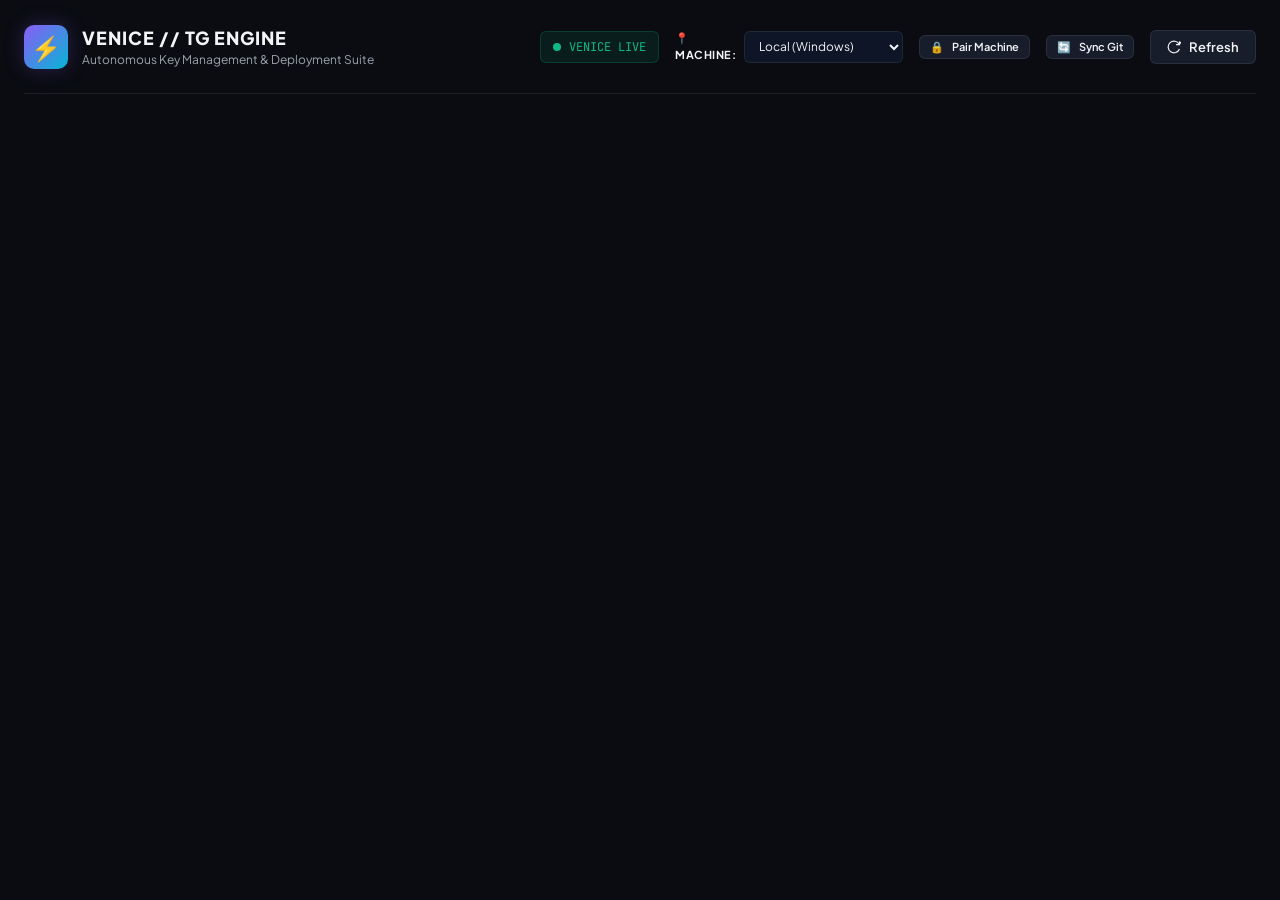
==== commit 7d4fa8ab: "feat(security): isolate guest view to standalone key validation and hide all management features whe" ====
--- a/web/static/index.html
+++ b/web/static/index.html
@@ -46,40 +46,55 @@
     </header>
 
     <!-- Guest Mode / Public Key Validator Gate -->
-    <section id="guest-gate-card" class="card" style="margin-bottom: 24px; border: 1px solid var(--accent-purple); background: linear-gradient(180deg, rgba(18, 21, 31, 0.98), rgba(10, 12, 18, 0.99)); display: none;">
-      <div style="display: flex; justify-content: space-between; align-items: flex-start; margin-bottom: 16px; flex-wrap: wrap; gap: 12px;">
+    <section id="guest-gate-card" class="guest-portal-card" style="display: none;">
+      <div style="display: flex; justify-content: space-between; align-items: flex-start; margin-bottom: 20px; flex-wrap: wrap; gap: 14px; border-bottom: 1px solid var(--border-color); padding-bottom: 18px;">
         <div>
-          <div style="display: flex; align-items: center; gap: 8px;">
-            <span style="font-size: 20px;">🔒</span>
-            <h2 style="font-size: 18px; font-weight: 700; color: var(--text-main);">Protected Node Gate</h2>
+          <div style="display: flex; align-items: center; gap: 10px;">
+            <span style="font-size: 24px;">⚡</span>
+            <h2 style="font-size: 20px; font-weight: 800; letter-spacing: -0.5px; color: var(--text-main);">Venice API Key Validator & Inspection Portal</h2>
             <span class="badge badge-purple" id="gate-domain-badge">PUBLIC ACCESS</span>
           </div>
-          <p style="font-size: 13px; color: var(--text-muted); margin-top: 4px;">
-            This node is in Protected Mode. Unpaired visitors can ingest & validate Venice API keys below. Node administrators must enter the secure pairing code to unlock full fleet management and agent deployment.
+          <p style="font-size: 13.5px; color: var(--text-muted); margin-top: 6px; line-height: 1.5;">
+            Inspect and validate any Venice.ai API key live. Check USD balance, DIEM token balance, bundled credits, model quality tier clearance, and live inference latency with zero credentials saved to disk.
           </p>
         </div>
-        <button class="btn btn-primary btn-sm" id="btn-open-pair-modal">
+      </div>
+
+      <!-- Key Input Box -->
+      <div style="background: var(--bg-input); border-radius: var(--radius-md); padding: 20px; border: 1px solid var(--border-color);">
+        <label style="font-size: 12px; font-weight: 700; text-transform: uppercase; color: var(--text-muted); letter-spacing: 0.5px; display: block; margin-bottom: 8px;">
+          🔑 Enter Venice.ai API Key
+        </label>
+        <div style="display: flex; gap: 10px; flex-wrap: wrap; align-items: center;">
+          <div class="guest-input-wrap" style="flex: 1; min-width: 280px; position: relative;">
+            <input type="password" id="input-guest-key" class="input-field" placeholder="Paste your Venice API key here..." style="width: 100%; padding-right: 40px;" autocomplete="off">
+            <button type="button" id="btn-toggle-guest-pw" class="guest-toggle-pw" title="Toggle key visibility">👁️</button>
+          </div>
+          <button class="btn btn-primary" id="btn-guest-validate-key" style="white-space: nowrap;">
+            <span>⚡</span> Test & Validate Key
+          </button>
+        </div>
+        <div id="guest-validate-result" style="margin-top: 16px; display: none;"></div>
+      </div>
+
+      <!-- Node Administrator Footer Banner -->
+      <div style="margin-top: 24px; padding: 14px 18px; background: rgba(139, 92, 246, 0.08); border: 1px solid rgba(139, 92, 246, 0.3); border-radius: var(--radius-md); display: flex; justify-content: space-between; align-items: center; flex-wrap: wrap; gap: 12px;">
+        <div style="display: flex; align-items: center; gap: 10px;">
+          <span style="font-size: 18px;">🔒</span>
+          <div style="font-size: 13px; color: var(--text-muted);">
+            <strong style="color: var(--text-main);">Node Administrator Access:</strong> To manage fleet keys, deploy autonomous agents, or mint sub-keys, enter your secure machine pairing code.
+          </div>
+        </div>
+        <button class="btn btn-secondary btn-sm" id="btn-open-pair-modal" style="white-space: nowrap;">
           <span>🔑</span> Enter Pairing Code
         </button>
       </div>
-
-      <!-- Guest Key Ingestion & Balance Sandbox -->
-      <div style="background: var(--bg-input); border-radius: var(--radius-md); padding: 16px; border: 1px solid var(--border-color);">
-        <label style="font-size: 12px; font-weight: 600; text-transform: uppercase; color: var(--text-muted); letter-spacing: 0.5px; display: block; margin-bottom: 8px;">
-          ⚡ Ingest & Validate Venice API Key
-        </label>
-        <div style="display: flex; gap: 10px; flex-wrap: wrap;">
-          <input type="password" id="input-guest-key" class="input-field" placeholder="Paste your Venice API key to test live status and balances..." style="flex: 1; min-width: 280px;" autocomplete="off">
-          <button class="btn btn-primary" id="btn-guest-validate-key">
-            <span>⚡</span> Test & Validate Key
-          </button>
-        </div>
-        <div id="guest-validate-result" style="margin-top: 14px; display: none;"></div>
-      </div>
     </section>
 
-    <!-- Real-time Stats Grid -->
-    <section class="stats-grid">
+    <!-- Authenticated / Paired Management Suite (Only visible to logged-in users) -->
+    <div id="authenticated-view" style="display: none;">
+      <!-- Real-time Stats Grid -->
+      <section class="stats-grid">
       <div class="stat-card">
         <div class="stat-header">
           <span class="stat-label">VENICE USD BALANCE</span>
@@ -502,7 +517,8 @@
         </table>
       </div>
     </main>
-  </div>
+    </div> <!-- /#authenticated-view -->
+  </div> <!-- /.app-container -->
 
   <!-- Modal: Add & Issue Venice Key -->
   <div class="modal-overlay" id="modal-create-key">
--- a/web/static/styles.css
+++ b/web/static/styles.css
@@ -664,3 +664,35 @@
 .text-center { text-align: center; }
 .text-muted { color: var(--text-muted); }
 .text-mono { font-family: var(--font-mono); }
+
+/* Guest Key Validation Portal */
+.guest-portal-card {
+  max-width: 820px;
+  margin: 30px auto;
+  border: 1px solid var(--accent-purple);
+  background: linear-gradient(180deg, rgba(20, 24, 37, 0.98), rgba(12, 14, 22, 0.99));
+  box-shadow: 0 16px 40px rgba(0, 0, 0, 0.5), 0 0 30px rgba(139, 92, 246, 0.12);
+  border-radius: var(--radius-lg);
+  padding: 28px;
+}
+
+.guest-input-wrap {
+  position: relative;
+  display: flex;
+  align-items: center;
+  flex: 1;
+}
+
+.guest-toggle-pw {
+  position: absolute;
+  right: 12px;
+  background: none;
+  border: none;
+  color: var(--text-muted);
+  cursor: pointer;
+  font-size: 14px;
+}
+
+.guest-toggle-pw:hover {
+  color: var(--text-main);
+}
